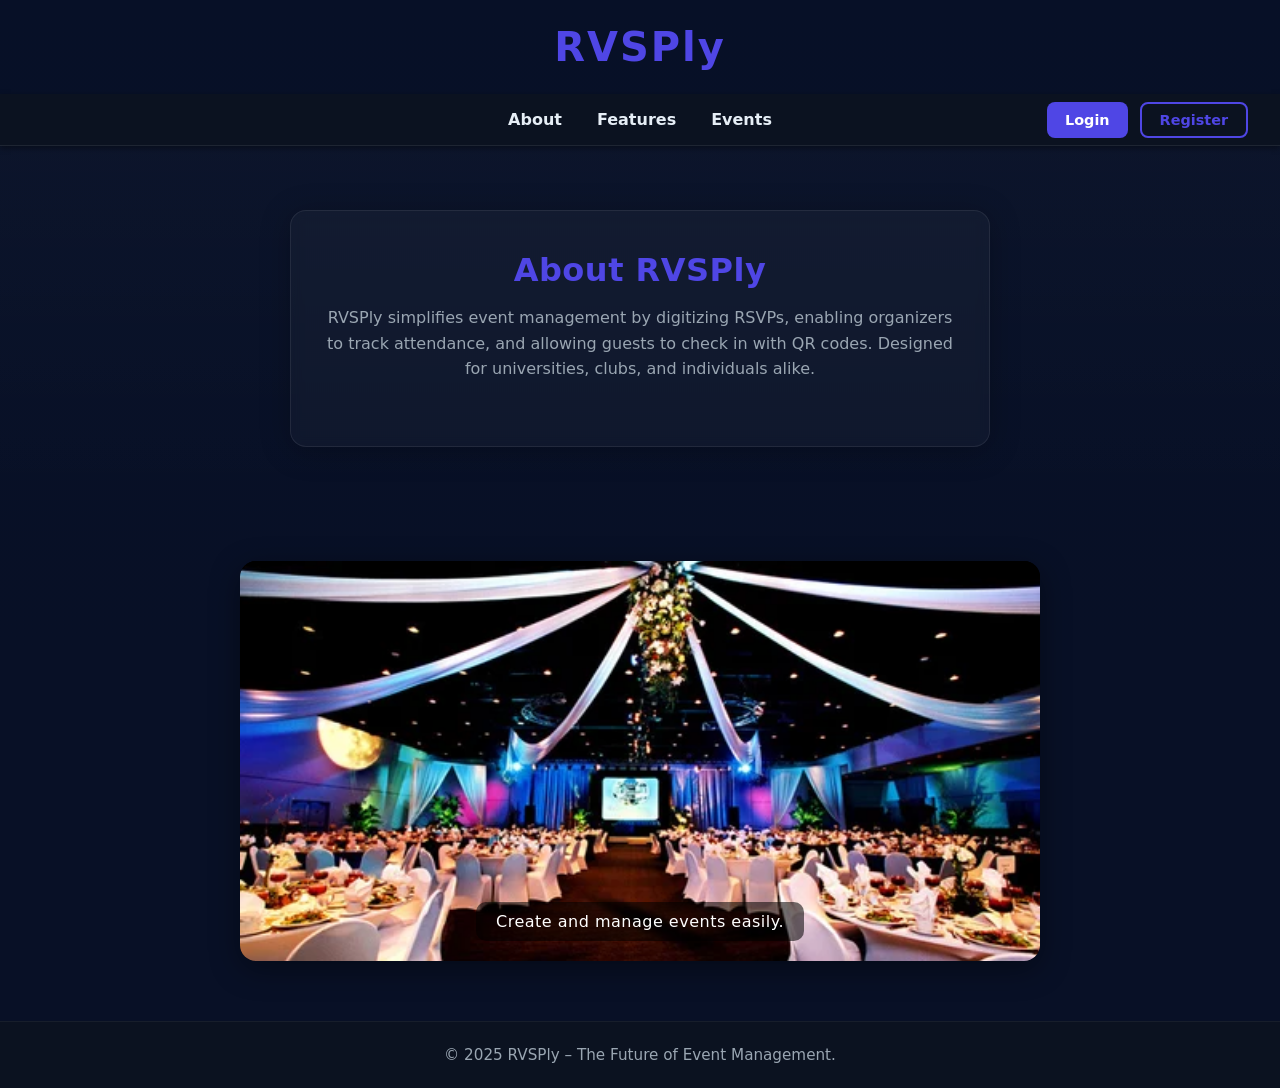
==== frontend/html/dashboard.html @ 05a16db5 "Completed Project" ====
<!DOCTYPE html>
<html lang="en">
<head>
  <meta charset="UTF-8" />
  <meta name="viewport" content="width=device-width, initial-scale=1.0" />
  <title>RVSPly Dashboard</title>
  <link rel="stylesheet" href="../style/dashboard.css" />
</head>
<body>

  <!-- HEADER -->
  <header class="dashboard-header">
    <h1 class="dashboard-logo" id="dashLogo">RVSPly</h1>
    <div class="dashboard-user">
      <span id="welcomeUser">Welcome, Amaan</span>
      <button id="logoutBtn" class="btn ghost small">Logout</button>
    </div>
  </header>

  <!-- MAIN CONTENT -->
  <main class="container">
    <div class="top-bar">
      <h2>Your Events</h2>
      <div class="top-actions">
        <button id="guestListBtn" class="btn ghost small">Guest List</button>
        <button id="addEventBtn" class="btn small">+ Add Event</button>
      </div>
    </div>

    <div id="eventList" class="event-list">
      <p class="placeholder">Loading events...</p>
    </div>
  </main>

  <!-- MODAL -->
  <div id="eventModal" class="modal-overlay">
    <div class="modal-box">
      <h2 id="modalTitle">Event Details</h2>
      <div id="modalContent"></div>
      <div class="modal-actions">
        <button id="backBtn" class="btn ghost small" style="display:none;">Back</button>
        <button id="closeModal" class="btn ghost small">Close</button>
      </div>
    </div>
  </div>

  <footer>
    <p>© 2025 RVSPly — Event Management Made Simple.</p>
  </footer>

  <script src="../script/dashboard.js"></script>
</body>
</html>
---- frontend/style/dashboard.css ----
/* ========================================
   GLOBAL THEME
======================================== */
:root {
  --bg: #0f1724;
  --card: #0b1220;
  --muted: #9aa6b2;
  --accent: #4f46e5;
}

body {
  background: linear-gradient(180deg, #071027 0%, #081026 60%);
  color: #e6eef6;
  font-family: "Inter", sans-serif;
  margin: 0;
}

/* ========================================
   DASHBOARD HEADER
======================================== */
.dashboard-header {
  text-align: center;
  background: var(--card);
  padding: 1.5rem 2rem 0.8rem;
  border-bottom: 1px solid rgba(255, 255, 255, 0.08);
  box-shadow: 0 2px 6px rgba(0, 0, 0, 0.4);
}

.dashboard-logo {
  font-size: 2.6rem;
  font-weight: 800;
  color: var(--accent);
  letter-spacing: 2px;
  cursor: pointer;
  margin: 0;
  transition: color 0.3s ease;
}

.dashboard-logo:hover {
  color: #706eff;
}

.dashboard-user {
  width: 100%;
  display: flex;
  justify-content: flex-end;
  align-items: center;
  gap: 12px;
  padding-right: 2rem;
  margin-top: 0.5rem;
  color: #e6eef6;
  font-weight: 600;
}

.dashboard-user span {
  color: var(--muted);
  font-size: 1rem;
}

.dashboard-user .btn {
  padding: 6px 14px;
  font-size: 0.85rem;
  border-radius: 8px;
  border: 1px solid var(--accent);
  background: transparent;
  color: var(--accent);
  transition: all 0.3s ease;
}

.dashboard-user .btn:hover {
  background: var(--accent);
  color: #fff;
  transform: translateY(-2px);
  box-shadow: 0 6px 18px rgba(79, 70, 229, 0.4);
}

/* ========================================
   MAIN CONTENT
======================================== */
.container {
  padding: 2rem;
}

.top-bar {
  display: flex;
  justify-content: space-between;
  align-items: center;
  margin-bottom: 1.5rem;
}

.top-bar h2 {
  font-size: 1.6rem;
  color: var(--accent);
}

.top-actions {
  display: flex;
  gap: 10px;
}

/* ========================================
   EVENT LIST (GRID)
======================================== */
#eventList {
  display: grid;
  grid-template-columns: repeat(auto-fill, minmax(270px, 1fr));
  gap: 22px;
  width: 100%;
}

.section-title {
  grid-column: 1 / -1;
  font-size: 1.5rem;
  font-weight: 700;
  color: var(--accent);
  margin-top: 20px;
  margin-bottom: 5px;
}

.section-line {
  grid-column: 1 / -1;
  border: none;
  border-bottom: 1px solid rgba(255, 255, 255, 0.15);
  margin-bottom: 15px;
}

/* ========================================
   EVENT CARDS
======================================== */
.event-card {
  background: var(--card);
  border: 1px solid rgba(255, 255, 255, 0.05);
  border-radius: 12px;
  padding: 1rem;
  height: 100%;
  box-shadow: 0 4px 15px rgba(0, 0, 0, 0.25);
  transition: transform 0.2s ease;
}

.event-card:hover {
  transform: translateY(-4px);
}

.event-card img {
  width: 100%;
  height: 150px;
  object-fit: cover;
  border-radius: 8px;
}

.event-card h3 {
  margin-top: 0.8rem;
  color: var(--accent);
}

.meta {
  color: var(--muted);
  font-size: 0.9rem;
  margin-bottom: 0.6rem;
}

.actions {
  margin-top: 1rem;
}

.actions .row {
  display: flex;
  justify-content: space-between;
  gap: 8px;
}

.actions .row.center {
  justify-content: center;
  margin-top: 8px;
}

/* ========================================
   BUTTONS
======================================== */
.btn {
  background: var(--accent);
  border: none;
  color: white;
  padding: 8px 14px;
  border-radius: 8px;
  cursor: pointer;
  font-weight: 600;
  transition: all 0.3s ease;
}

.btn:hover {
  background: #6b63ff;
  transform: translateY(-2px);
  box-shadow: 0 6px 18px rgba(79, 70, 229, 0.4);
}

.btn.ghost {
  background: transparent;
  border: 1px solid var(--accent);
  color: var(--accent);
}

.btn.ghost:hover {
  background: var(--accent);
  color: white;
}

/* ========================================
   PILL BUTTONS (Visibility)
======================================== */
.pill-group {
  display: flex;
  gap: 10px;
  margin-top: 8px;
  margin-bottom: 14px;
}

.pill-btn {
  flex: 1;
  padding: 8px 0;
  border-radius: 8px;
  border: 1px solid var(--accent);
  background: transparent;
  color: var(--accent);
  text-align: center;
  font-weight: 600;
  cursor: pointer;
  transition: all 0.25s ease;
}

.pill-btn:hover {
  background: var(--accent);
  color: white;
}

.pill-btn.active {
  background: var(--accent);
  color: white;
  box-shadow: 0 0 12px rgba(79, 70, 229, 0.5);
}

/* Disabled pill */
.pill-btn:disabled {
  opacity: 0.45;
  cursor: not-allowed;
}

/* ========================================
   MODALS
======================================== */
.modal-overlay {
  position: fixed;
  inset: 0;
  display: none;
  justify-content: center;
  align-items: center;
  background: rgba(0, 0, 0, 0.7);
  z-index: 1000;
  backdrop-filter: blur(6px);
}

.modal-box {
  background: var(--card);
  padding: 2rem;
  border-radius: 12px;
  width: 90%;
  max-width: 520px;
  box-shadow: 0 4px 25px rgba(0, 0, 0, 0.4);
}

.modal-box input,
.modal-box textarea,
.modal-box select {
  width: 100%;
  margin: 0.5rem 0;
  padding: 10px;
  border-radius: 8px;
  background: rgba(255, 255, 255, 0.03);
  color: white;
}

/* ========================================
   PLACEHOLDER
======================================== */
.placeholder {
  color: var(--muted);
  text-align: center;
  font-size: 1rem;
  margin-top: 3rem;
}

/* ========================================
   QR CODE
======================================== */
.qr-image {
  display: block;
  width: 220px;
  height: 220px;
  margin: 1rem auto;
  border-radius: 8px;
  background: white;
  padding: 8px;
  box-shadow: 0 0 20px rgba(79, 70, 229, 0.4);
}

/* ========================================
   GUEST LIST
======================================== */
.event-item {
  display: flex;
  gap: 12px;
  background: rgba(255, 255, 255, 0.03);
  padding: 10px;
  border-radius: 10px;
  border: 1px solid rgba(255, 255, 255, 0.05);
  margin-bottom: 10px;
  cursor: pointer;
}

.event-item img {
  width: 70px;
  height: 70px;
  border-radius: 6px;
  object-fit: cover;
}

.event-info p {
  margin: 0;
  margin-top: 5px;
  color: var(--muted);
}

/* ========================================
   RSVP BUTTONS
======================================== */
.rsvp-buttons {
  display: flex;
  justify-content: space-between;
  gap: 8px;
}

.rsvp-btn {
  flex: 1;
  padding: 8px 0;
  border-radius: 8px;
  border: 1px solid var(--accent);
  background: transparent;
  color: var(--accent);
  font-weight: 600;
}

.rsvp-btn.active,
.rsvp-btn:hover {
  background: var(--accent);
  color: white;
}

/* ========================================
   FOOTER
======================================== */
footer {
  width: 100%;
  text-align: center;
  padding: 15px 0;
  background: var(--card);
  color: var(--muted);
  border-top: 1px solid rgba(255,255,255,0.08);
  margin-top: 40px;
  font-size: 0.9rem;
}
/* ========================================================
   THEME TOGGLE (NEUMORPHIC STYLE)
======================================================== */
.theme-toggle-wrapper {
  display: flex;
  align-items: center;
  gap: 12px;
}

.theme-toggle {
  width: 55px;
  height: 28px;
  background: #0d1528;
  border-radius: 40px;
  position: relative;
  cursor: pointer;
  box-shadow: inset 4px 4px 6px rgba(0,0,0,0.6),
              inset -4px -4px 6px rgba(255,255,255,0.05);
  transition: background 0.3s ease;
}

.theme-toggle .toggle-circle {
  width: 24px;
  height: 24px;
  border-radius: 50%;
  background: #182034;
  position: absolute;
  top: 2px;
  left: 2px;
  display: flex;
  align-items: center;
  justify-content: center;
  transition: all 0.35s cubic-bezier(0.25, 0.1, 0.25, 1);
  box-shadow: 4px 4px 8px rgba(0,0,0,0.5),
              -3px -3px 8px rgba(255,255,255,0.05);
}

.theme-toggle svg {
  width: 14px;
  height: 14px;
  fill: var(--accent);
}

/* Move circle to the right (light mode) */
.light-mode .theme-toggle .toggle-circle {
  left: 29px;
}

/* Light mode background */
.light-mode body {
  background: #e9eef7;
  color: #111;
}

.light-mode .theme-toggle {
  background: #dde4f3;
}

/* Override event card + text */
.light-mode .event-card {
  background: #fff;
  color: #000;
}

.light-mode .meta {
  color: #555;
}

.light-mode .btn {
  box-shadow: none;
}

.light-mode footer {
  background: #fff;
  color: #333;
}
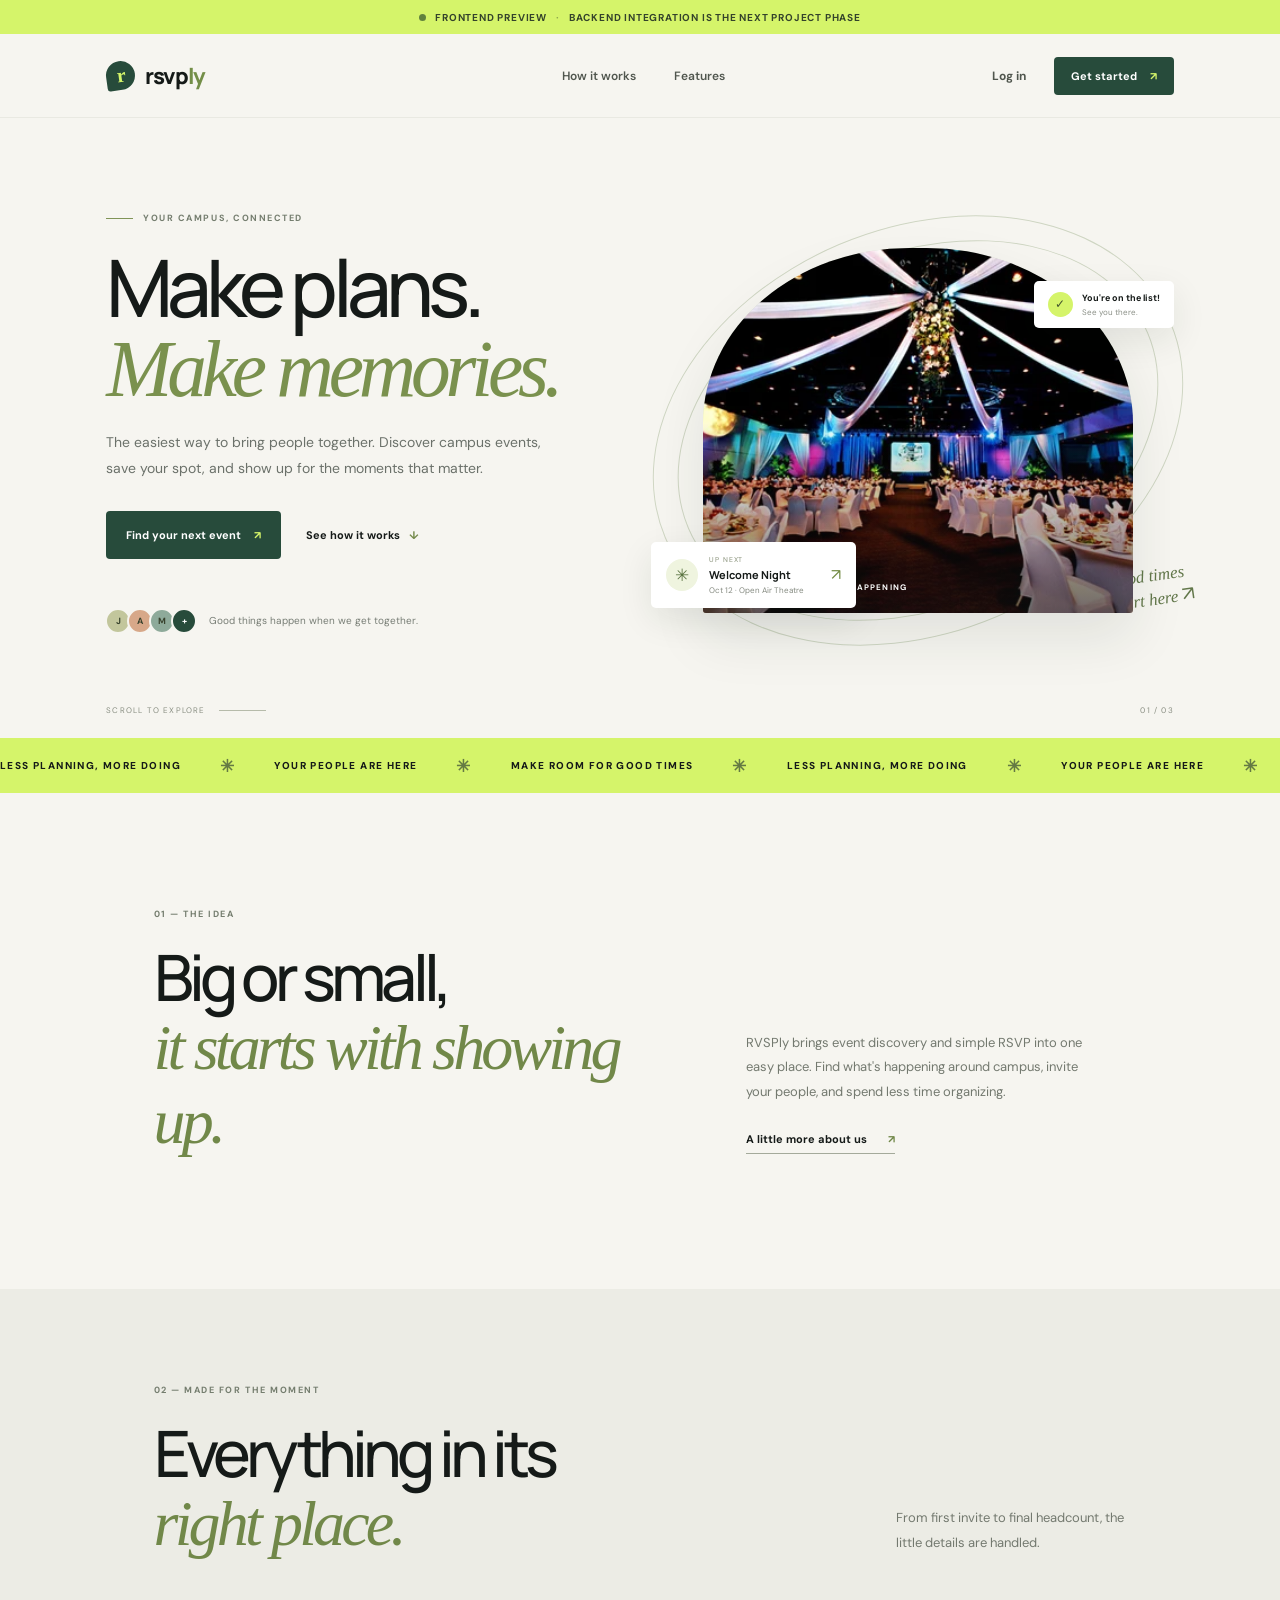
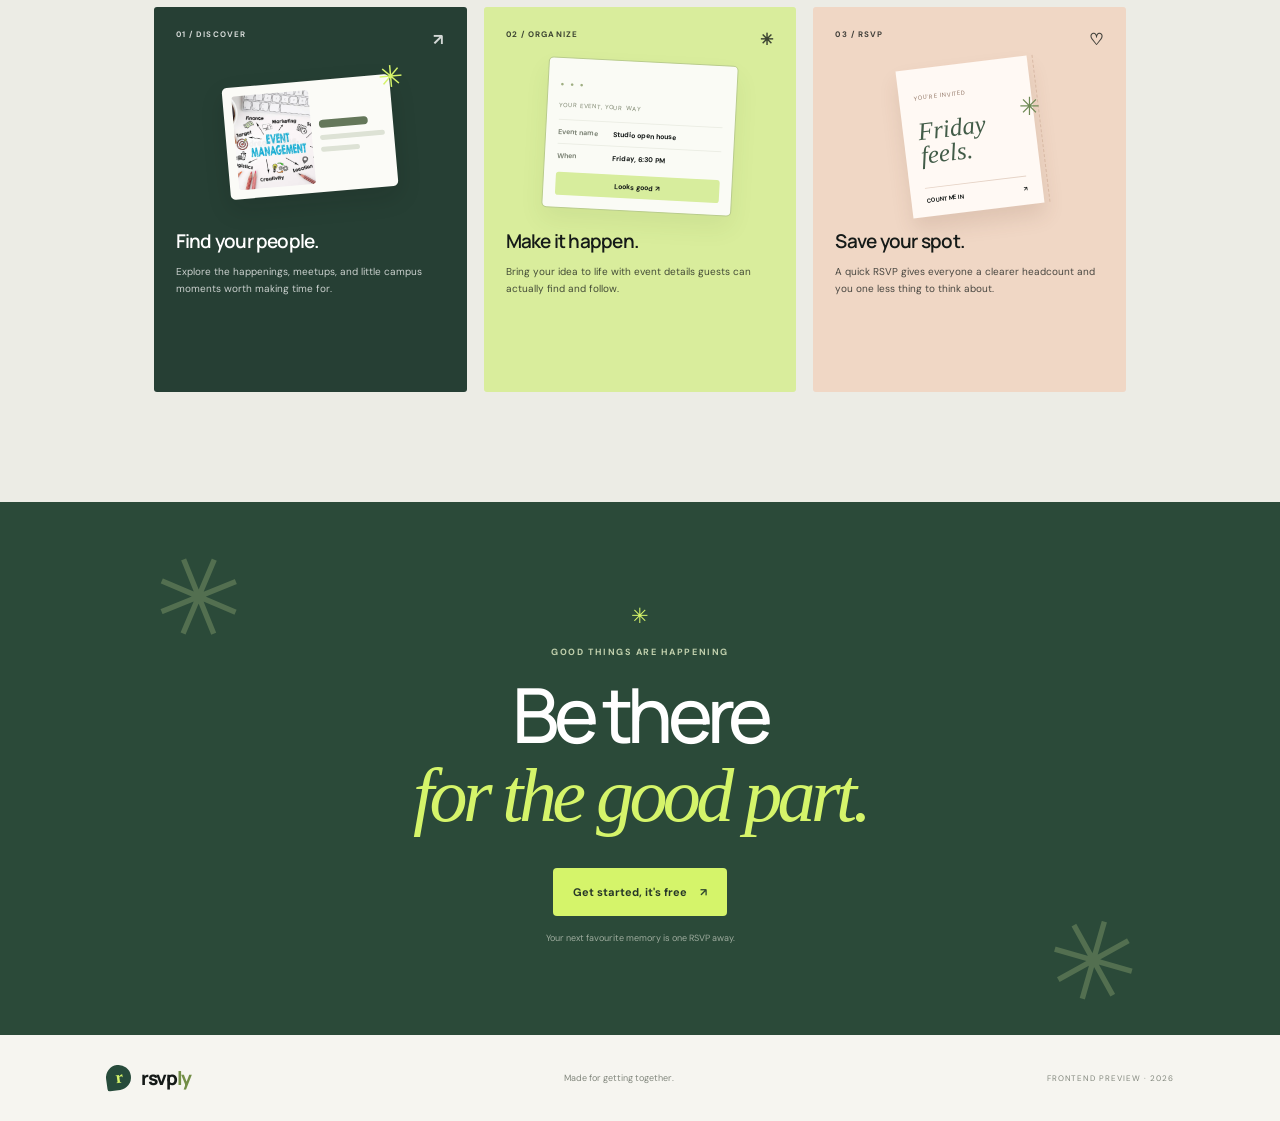
==== commit d3858b85: "Complete standalone frontend preview" ====
--- a/frontend/html/dashboard.html
+++ b/frontend/html/dashboard.html
@@ -1,53 +1,11 @@
 <!DOCTYPE html>
 <html lang="en">
-<head>
-  <meta charset="UTF-8" />
-  <meta name="viewport" content="width=device-width, initial-scale=1.0" />
-  <title>RVSPly Dashboard</title>
-  <link rel="stylesheet" href="../style/dashboard.css" />
-</head>
-<body>
-
-  <!-- HEADER -->
-  <header class="dashboard-header">
-    <h1 class="dashboard-logo" id="dashLogo">RVSPly</h1>
-    <div class="dashboard-user">
-      <span id="welcomeUser">Welcome, Amaan</span>
-      <button id="logoutBtn" class="btn ghost small">Logout</button>
-    </div>
-  </header>
-
-  <!-- MAIN CONTENT -->
-  <main class="container">
-    <div class="top-bar">
-      <h2>Your Events</h2>
-      <div class="top-actions">
-        <button id="guestListBtn" class="btn ghost small">Guest List</button>
-        <button id="addEventBtn" class="btn small">+ Add Event</button>
-      </div>
-    </div>
-
-    <div id="eventList" class="event-list">
-      <p class="placeholder">Loading events...</p>
-    </div>
-  </main>
-
-  <!-- MODAL -->
-  <div id="eventModal" class="modal-overlay">
-    <div class="modal-box">
-      <h2 id="modalTitle">Event Details</h2>
-      <div id="modalContent"></div>
-      <div class="modal-actions">
-        <button id="backBtn" class="btn ghost small" style="display:none;">Back</button>
-        <button id="closeModal" class="btn ghost small">Close</button>
-      </div>
-    </div>
-  </div>
-
-  <footer>
-    <p>© 2025 RVSPly — Event Management Made Simple.</p>
-  </footer>
-
-  <script src="../script/dashboard.js"></script>
-</body>
-</html>
+<head><meta charset="UTF-8"><meta name="viewport" content="width=device-width, initial-scale=1.0"><meta name="theme-color" content="#10141d"><title>Events — RVSPly</title><link rel="preconnect" href="https://fonts.googleapis.com"><link rel="preconnect" href="https://fonts.gstatic.com" crossorigin><link href="https://fonts.googleapis.com/css2?family=DM+Sans:wght@400;500;600;700&family=Manrope:wght@400;500;600;700;800&display=swap" rel="stylesheet"><link rel="stylesheet" href="../style/dashboard.css"></head>
+<body class="dashboard-page">
+  <div class="demo-banner"><span class="status-dot"></span> Frontend preview <span class="banner-divider">·</span> Demo data is saved in this browser</div>
+  <header class="dashboard-header"><a class="brand" href="index.html"><span class="brand-mark">r</span><span>rsvp<span class="brand-accent">ly</span></span></a><div class="dashboard-user"><span class="user-avatar" id="userAvatar">R</span><span id="welcomeUser">Welcome</span><button id="logoutBtn" class="btn btn-text">Log out</button></div></header>
+  <main class="container"><section class="dashboard-intro"><div><div class="section-kicker">YOUR CAMPUS, YOUR PLANS</div><h1>Find your <em>thing.</em></h1><p>Good events. Good people. A place to be.</p></div><button id="addEventBtn" class="btn btn-primary btn-large">Create an event <span>＋</span></button></section><div class="event-toolbar"><div><h2>Coming up</h2><span class="event-count" id="eventCount">A few good plans</span></div><button id="guestListBtn" class="btn btn-quiet">See all RSVPs <span>↗</span></button></div><div id="eventList" class="event-list"><p class="placeholder">Getting the good stuff...</p></div></main>
+  <footer class="dashboard-footer"><span>RVSPly</span><span>Make time for what brings us together.</span><a href="index.html">Back to home ↗</a></footer>
+  <div id="eventModal" class="modal-overlay"><section class="modal-box event-modal" role="dialog" aria-modal="true"><button class="modal-close" id="closeModal" aria-label="Close">×</button><div class="modal-kicker">RVSPly EVENTS</div><h2 id="modalTitle">Event details</h2><div id="modalContent"></div></section></div>
+  <script src="../script/config.js"></script><script src="../script/dashboard.js"></script>
+</body></html>
--- a/frontend/style/dashboard.css
+++ b/frontend/style/dashboard.css
@@ -1,446 +1,4 @@
-/* ========================================
-   GLOBAL THEME
-======================================== */
-:root {
-  --bg: #0f1724;
-  --card: #0b1220;
-  --muted: #9aa6b2;
-  --accent: #4f46e5;
-}
-
-body {
-  background: linear-gradient(180deg, #071027 0%, #081026 60%);
-  color: #e6eef6;
-  font-family: "Inter", sans-serif;
-  margin: 0;
-}
-
-/* ========================================
-   DASHBOARD HEADER
-======================================== */
-.dashboard-header {
-  text-align: center;
-  background: var(--card);
-  padding: 1.5rem 2rem 0.8rem;
-  border-bottom: 1px solid rgba(255, 255, 255, 0.08);
-  box-shadow: 0 2px 6px rgba(0, 0, 0, 0.4);
-}
-
-.dashboard-logo {
-  font-size: 2.6rem;
-  font-weight: 800;
-  color: var(--accent);
-  letter-spacing: 2px;
-  cursor: pointer;
-  margin: 0;
-  transition: color 0.3s ease;
-}
-
-.dashboard-logo:hover {
-  color: #706eff;
-}
-
-.dashboard-user {
-  width: 100%;
-  display: flex;
-  justify-content: flex-end;
-  align-items: center;
-  gap: 12px;
-  padding-right: 2rem;
-  margin-top: 0.5rem;
-  color: #e6eef6;
-  font-weight: 600;
-}
-
-.dashboard-user span {
-  color: var(--muted);
-  font-size: 1rem;
-}
-
-.dashboard-user .btn {
-  padding: 6px 14px;
-  font-size: 0.85rem;
-  border-radius: 8px;
-  border: 1px solid var(--accent);
-  background: transparent;
-  color: var(--accent);
-  transition: all 0.3s ease;
-}
-
-.dashboard-user .btn:hover {
-  background: var(--accent);
-  color: #fff;
-  transform: translateY(-2px);
-  box-shadow: 0 6px 18px rgba(79, 70, 229, 0.4);
-}
-
-/* ========================================
-   MAIN CONTENT
-======================================== */
-.container {
-  padding: 2rem;
-}
-
-.top-bar {
-  display: flex;
-  justify-content: space-between;
-  align-items: center;
-  margin-bottom: 1.5rem;
-}
-
-.top-bar h2 {
-  font-size: 1.6rem;
-  color: var(--accent);
-}
-
-.top-actions {
-  display: flex;
-  gap: 10px;
-}
-
-/* ========================================
-   EVENT LIST (GRID)
-======================================== */
-#eventList {
-  display: grid;
-  grid-template-columns: repeat(auto-fill, minmax(270px, 1fr));
-  gap: 22px;
-  width: 100%;
-}
-
-.section-title {
-  grid-column: 1 / -1;
-  font-size: 1.5rem;
-  font-weight: 700;
-  color: var(--accent);
-  margin-top: 20px;
-  margin-bottom: 5px;
-}
-
-.section-line {
-  grid-column: 1 / -1;
-  border: none;
-  border-bottom: 1px solid rgba(255, 255, 255, 0.15);
-  margin-bottom: 15px;
-}
-
-/* ========================================
-   EVENT CARDS
-======================================== */
-.event-card {
-  background: var(--card);
-  border: 1px solid rgba(255, 255, 255, 0.05);
-  border-radius: 12px;
-  padding: 1rem;
-  height: 100%;
-  box-shadow: 0 4px 15px rgba(0, 0, 0, 0.25);
-  transition: transform 0.2s ease;
-}
-
-.event-card:hover {
-  transform: translateY(-4px);
-}
-
-.event-card img {
-  width: 100%;
-  height: 150px;
-  object-fit: cover;
-  border-radius: 8px;
-}
-
-.event-card h3 {
-  margin-top: 0.8rem;
-  color: var(--accent);
-}
-
-.meta {
-  color: var(--muted);
-  font-size: 0.9rem;
-  margin-bottom: 0.6rem;
-}
-
-.actions {
-  margin-top: 1rem;
-}
-
-.actions .row {
-  display: flex;
-  justify-content: space-between;
-  gap: 8px;
-}
-
-.actions .row.center {
-  justify-content: center;
-  margin-top: 8px;
-}
-
-/* ========================================
-   BUTTONS
-======================================== */
-.btn {
-  background: var(--accent);
-  border: none;
-  color: white;
-  padding: 8px 14px;
-  border-radius: 8px;
-  cursor: pointer;
-  font-weight: 600;
-  transition: all 0.3s ease;
-}
-
-.btn:hover {
-  background: #6b63ff;
-  transform: translateY(-2px);
-  box-shadow: 0 6px 18px rgba(79, 70, 229, 0.4);
-}
-
-.btn.ghost {
-  background: transparent;
-  border: 1px solid var(--accent);
-  color: var(--accent);
-}
-
-.btn.ghost:hover {
-  background: var(--accent);
-  color: white;
-}
-
-/* ========================================
-   PILL BUTTONS (Visibility)
-======================================== */
-.pill-group {
-  display: flex;
-  gap: 10px;
-  margin-top: 8px;
-  margin-bottom: 14px;
-}
-
-.pill-btn {
-  flex: 1;
-  padding: 8px 0;
-  border-radius: 8px;
-  border: 1px solid var(--accent);
-  background: transparent;
-  color: var(--accent);
-  text-align: center;
-  font-weight: 600;
-  cursor: pointer;
-  transition: all 0.25s ease;
-}
-
-.pill-btn:hover {
-  background: var(--accent);
-  color: white;
-}
-
-.pill-btn.active {
-  background: var(--accent);
-  color: white;
-  box-shadow: 0 0 12px rgba(79, 70, 229, 0.5);
-}
-
-/* Disabled pill */
-.pill-btn:disabled {
-  opacity: 0.45;
-  cursor: not-allowed;
-}
-
-/* ========================================
-   MODALS
-======================================== */
-.modal-overlay {
-  position: fixed;
-  inset: 0;
-  display: none;
-  justify-content: center;
-  align-items: center;
-  background: rgba(0, 0, 0, 0.7);
-  z-index: 1000;
-  backdrop-filter: blur(6px);
-}
-
-.modal-box {
-  background: var(--card);
-  padding: 2rem;
-  border-radius: 12px;
-  width: 90%;
-  max-width: 520px;
-  box-shadow: 0 4px 25px rgba(0, 0, 0, 0.4);
-}
-
-.modal-box input,
-.modal-box textarea,
-.modal-box select {
-  width: 100%;
-  margin: 0.5rem 0;
-  padding: 10px;
-  border-radius: 8px;
-  background: rgba(255, 255, 255, 0.03);
-  color: white;
-}
-
-/* ========================================
-   PLACEHOLDER
-======================================== */
-.placeholder {
-  color: var(--muted);
-  text-align: center;
-  font-size: 1rem;
-  margin-top: 3rem;
-}
-
-/* ========================================
-   QR CODE
-======================================== */
-.qr-image {
-  display: block;
-  width: 220px;
-  height: 220px;
-  margin: 1rem auto;
-  border-radius: 8px;
-  background: white;
-  padding: 8px;
-  box-shadow: 0 0 20px rgba(79, 70, 229, 0.4);
-}
-
-/* ========================================
-   GUEST LIST
-======================================== */
-.event-item {
-  display: flex;
-  gap: 12px;
-  background: rgba(255, 255, 255, 0.03);
-  padding: 10px;
-  border-radius: 10px;
-  border: 1px solid rgba(255, 255, 255, 0.05);
-  margin-bottom: 10px;
-  cursor: pointer;
-}
-
-.event-item img {
-  width: 70px;
-  height: 70px;
-  border-radius: 6px;
-  object-fit: cover;
-}
-
-.event-info p {
-  margin: 0;
-  margin-top: 5px;
-  color: var(--muted);
-}
-
-/* ========================================
-   RSVP BUTTONS
-======================================== */
-.rsvp-buttons {
-  display: flex;
-  justify-content: space-between;
-  gap: 8px;
-}
-
-.rsvp-btn {
-  flex: 1;
-  padding: 8px 0;
-  border-radius: 8px;
-  border: 1px solid var(--accent);
-  background: transparent;
-  color: var(--accent);
-  font-weight: 600;
-}
-
-.rsvp-btn.active,
-.rsvp-btn:hover {
-  background: var(--accent);
-  color: white;
-}
-
-/* ========================================
-   FOOTER
-======================================== */
-footer {
-  width: 100%;
-  text-align: center;
-  padding: 15px 0;
-  background: var(--card);
-  color: var(--muted);
-  border-top: 1px solid rgba(255,255,255,0.08);
-  margin-top: 40px;
-  font-size: 0.9rem;
-}
-/* ========================================================
-   THEME TOGGLE (NEUMORPHIC STYLE)
-======================================================== */
-.theme-toggle-wrapper {
-  display: flex;
-  align-items: center;
-  gap: 12px;
-}
-
-.theme-toggle {
-  width: 55px;
-  height: 28px;
-  background: #0d1528;
-  border-radius: 40px;
-  position: relative;
-  cursor: pointer;
-  box-shadow: inset 4px 4px 6px rgba(0,0,0,0.6),
-              inset -4px -4px 6px rgba(255,255,255,0.05);
-  transition: background 0.3s ease;
-}
-
-.theme-toggle .toggle-circle {
-  width: 24px;
-  height: 24px;
-  border-radius: 50%;
-  background: #182034;
-  position: absolute;
-  top: 2px;
-  left: 2px;
-  display: flex;
-  align-items: center;
-  justify-content: center;
-  transition: all 0.35s cubic-bezier(0.25, 0.1, 0.25, 1);
-  box-shadow: 4px 4px 8px rgba(0,0,0,0.5),
-              -3px -3px 8px rgba(255,255,255,0.05);
-}
-
-.theme-toggle svg {
-  width: 14px;
-  height: 14px;
-  fill: var(--accent);
-}
-
-/* Move circle to the right (light mode) */
-.light-mode .theme-toggle .toggle-circle {
-  left: 29px;
-}
-
-/* Light mode background */
-.light-mode body {
-  background: #e9eef7;
-  color: #111;
-}
-
-.light-mode .theme-toggle {
-  background: #dde4f3;
-}
-
-/* Override event card + text */
-.light-mode .event-card {
-  background: #fff;
-  color: #000;
-}
-
-.light-mode .meta {
-  color: #555;
-}
-
-.light-mode .btn {
-  box-shadow: none;
-}
-
-.light-mode footer {
-  background: #fff;
-  color: #333;
-}
+:root{--ink:#151a18;--paper:#f6f5f0;--muted:#747b72;--line:#dedfd6;--lime:#d5f46a;--green:#274b3b;--serif:Georgia,'Times New Roman',serif;--sans:'DM Sans',sans-serif;--display:'Manrope',sans-serif}*{box-sizing:border-box}body{margin:0;background:var(--paper);color:var(--ink);font-family:var(--sans);-webkit-font-smoothing:antialiased}button,input,textarea{font:inherit}button,a{cursor:pointer}a{color:inherit;text-decoration:none}.demo-banner{height:34px;display:flex;align-items:center;justify-content:center;gap:9px;background:var(--lime);font-size:10px;font-weight:700;letter-spacing:.08em;text-transform:uppercase;color:#34432b}.status-dot{width:7px;height:7px;border-radius:50%;background:#60823d;display:inline-block}.banner-divider{opacity:.45}.dashboard-header{height:77px;padding:0 8%;display:flex;align-items:center;justify-content:space-between;border-bottom:1px solid #e7e8df;background:#faf9f5}.brand{display:inline-flex;align-items:center;gap:10px;font:800 22px var(--display);letter-spacing:-1.4px}.brand-mark{width:29px;height:29px;display:grid;place-items:center;border-radius:50% 50% 50% 10%;background:var(--green);color:var(--lime);font:700 20px var(--serif);transform:rotate(-8deg)}.brand-accent{color:#738e47}.dashboard-user{display:flex;align-items:center;gap:13px}.dashboard-user #welcomeUser{font-size:11px;font-weight:600}.user-avatar{width:29px;height:29px;border-radius:50%;display:grid;place-items:center;background:#e3ebd2;color:#526d40;font:700 11px var(--display)}.btn{border:0;border-radius:4px;font-weight:700;transition:transform .2s,background .2s}.btn:hover{transform:translateY(-2px)}.btn-text{padding:10px;background:none;color:#70766c;font-size:10px}.btn-primary{background:var(--green);color:white}.btn-primary:hover{background:#355e4b;box-shadow:0 8px 20px #274b3b25}.btn-large{padding:16px 19px;font-size:11px}.btn-large span{margin-left:10px;color:var(--lime)}.container{max-width:1140px;margin:0 auto;padding:72px 48px 100px}.dashboard-intro{display:flex;justify-content:space-between;align-items:end;padding-bottom:48px;border-bottom:1px solid var(--line)}.section-kicker,.modal-kicker{font-size:9px;font-weight:700;letter-spacing:.17em;color:#78816f}.dashboard-intro h1{font:600 clamp(45px,6vw,69px)/1 var(--display);letter-spacing:-.075em;margin:18px 0 13px}.dashboard-intro h1 em{font:italic 500 1em var(--serif);color:#718849;letter-spacing:-.06em}.dashboard-intro p{margin:0;color:#777d73;font-size:12px}.event-toolbar{display:flex;align-items:center;justify-content:space-between;padding:36px 0 23px}.event-toolbar h2{margin:0 0 5px;font:600 21px var(--display);letter-spacing:-.04em}.event-count{font-size:10px;color:#8a8e84}.btn-quiet{padding:11px 13px;background:transparent;border:1px solid #d6d9ce;color:#525b4d;font-size:10px}.btn-quiet:hover{background:#eef1e7}.btn-quiet span{margin-left:10px;color:#718849}.event-list{display:grid;grid-template-columns:repeat(3,minmax(0,1fr));gap:17px}.event-card{overflow:hidden;background:#fff;border:1px solid #e9e9e1;border-radius:4px;transition:transform .25s,box-shadow .25s}.event-card:hover{transform:translateY(-4px);box-shadow:0 15px 32px #14221812}.event-card>img{display:block;width:100%;height:166px;object-fit:cover}.event-card-content{padding:17px}.event-tag{display:inline-block;padding:5px 7px;background:#eff4e4;color:#657c49;font-size:7px;font-weight:700;letter-spacing:.1em;text-transform:uppercase}.event-card h3{margin:12px 0 7px;font:700 16px var(--display);letter-spacing:-.04em}.event-card p{font-size:10px;line-height:1.6;color:#747a70}.event-card .meta{margin:0;color:#8b9086;font-size:9px}.event-card-content>p:not(.meta){min-height:32px;margin:11px 0}.actions{margin-top:15px;padding-top:13px;border-top:1px solid #eff0e9}.row{display:flex;gap:6px}.row .btn{flex:1}.btn.small{padding:9px 6px;font-size:9px}.btn.ghost{background:#fff;border:1px solid #dfe2d8;color:#56614d}.btn.ghost:hover{background:#f1f3eb}.owner-row{margin-top:7px}.owner-row .btn{padding:7px;font-size:8px}.placeholder{grid-column:1/-1;padding:75px 10px;text-align:center;color:#858b80;font-size:12px}.dashboard-footer{min-height:72px;padding:16px 8%;border-top:1px solid #e3e4dc;display:flex;align-items:center;justify-content:space-between;color:#858a80;font-size:9px}.dashboard-footer>span:first-child{font:800 15px var(--display);color:#4a6246;letter-spacing:-.05em}.dashboard-footer a{font-weight:600;color:#586c48}.modal-overlay{position:fixed;inset:0;z-index:20;display:none;align-items:center;justify-content:center;padding:20px;background:#121713a6;backdrop-filter:blur(5px)}.modal-box{position:relative;width:min(100%,510px);max-height:90vh;overflow:auto;background:var(--paper);padding:37px;border-radius:5px;box-shadow:0 25px 80px #0003;animation:modal-in .22s ease-out}@keyframes modal-in{from{opacity:0;transform:translateY(10px)}to{opacity:1;transform:translateY(0)}}.modal-close{position:absolute;right:16px;top:11px;border:0;background:none;font-size:27px;color:#74796f}.modal-kicker{margin-bottom:11px}.modal-box h2{font:600 27px var(--display);letter-spacing:-.06em;margin:0 0 17px}.modal-box>p,.modal-box #modalContent>p{font-size:11px;line-height:1.7;color:#72786f}.modal-box label{display:block;margin:13px 0 6px;font-size:9px;font-weight:700}.modal-box input,.modal-box textarea{width:100%;padding:11px;border:1px solid #dfe0d7;background:#fff;border-radius:3px;font-size:10px;outline:none}.modal-box textarea{min-height:75px;resize:vertical}.modal-box input:focus,.modal-box textarea:focus{border-color:#718849;box-shadow:0 0 0 3px #71884915}.form-grid{display:grid;grid-template-columns:1fr 1fr;gap:12px}.modal-submit{width:100%;padding:13px;margin-top:18px;text-align:left;font-size:10px}.stats-box{display:flex;gap:10px;margin-top:20px}.stats-box span{flex:1;padding:13px;background:#e9eddf;border-radius:3px;color:#66705d;font-size:9px}.stats-box strong{display:block;font:700 20px var(--display);color:#385341}.detail-meta{font-weight:600}.rsvp-buttons{display:flex;gap:8px;margin:14px 0}.rsvp-btn{flex:1;padding:11px 7px;border:1px solid #dfe0d7;background:white;border-radius:3px;color:#636b5e;font-size:9px;font-weight:600}.rsvp-btn.active{background:#e8f0d8;border-color:#aec485;color:#3f5c39}.demo-note{padding:13px;background:#eef1e6;border-radius:3px;color:#68745c!important}.guest-list{display:grid;gap:8px}.guest-item{display:flex;align-items:center;justify-content:space-between;padding:12px;background:#fff;border:1px solid #e9e9e1;border-radius:3px;font-size:10px}.guest-item p{margin:4px 0 0;color:#8a9085;font-size:9px}.guest-item>span{color:#627a49;font-size:9px;font-weight:700}.qr-image{display:block;width:180px;margin:14px auto;background:white;padding:8px;border-radius:4px}.light-mode{--paper:#fff;--ink:#111}.light-mode .event-card{background:#fbfcf8}
+@media(max-width:900px){.container{padding:60px 5% 80px}.event-list{grid-template-columns:repeat(2,minmax(0,1fr))}.dashboard-header{padding:0 5%}.dashboard-footer{padding:16px 5%}}
+@media(max-width:560px){.demo-banner{font-size:8px;letter-spacing:.04em}.dashboard-header{height:67px;padding:0 5%}.brand{font-size:19px}.dashboard-user{gap:8px}.dashboard-user #welcomeUser{font-size:9px}.user-avatar{width:25px;height:25px}.btn-text{font-size:9px}.container{padding:49px 5% 70px}.dashboard-intro{align-items:start;gap:20px;flex-direction:column;padding-bottom:30px}.dashboard-intro h1{font-size:52px}.dashboard-intro p{font-size:11px}.dashboard-intro>.btn{align-self:stretch}.event-toolbar{padding:28px 0 18px}.event-toolbar h2{font-size:18px}.btn-quiet{font-size:9px;padding:10px 8px}.event-list{grid-template-columns:1fr;gap:13px}.event-card{display:grid;grid-template-columns:38% 1fr}.event-card>img{height:100%;min-height:210px}.event-card-content{padding:14px}.event-card h3{font-size:14px}.event-card-content>p:not(.meta){min-height:0}.actions{margin-top:11px;padding-top:10px}.btn.small{font-size:8px;padding:8px 4px}.dashboard-footer{gap:10px;flex-wrap:wrap}.dashboard-footer>span:nth-child(2){display:none}.dashboard-footer a{margin-left:auto}.modal-box{padding:32px 22px 24px}.form-grid{gap:8px}}
+@media(prefers-reduced-motion:reduce){*,*:before,*:after{scroll-behavior:auto!important;animation-duration:.01ms!important;animation-iteration-count:1!important;transition-duration:.01ms!important}}
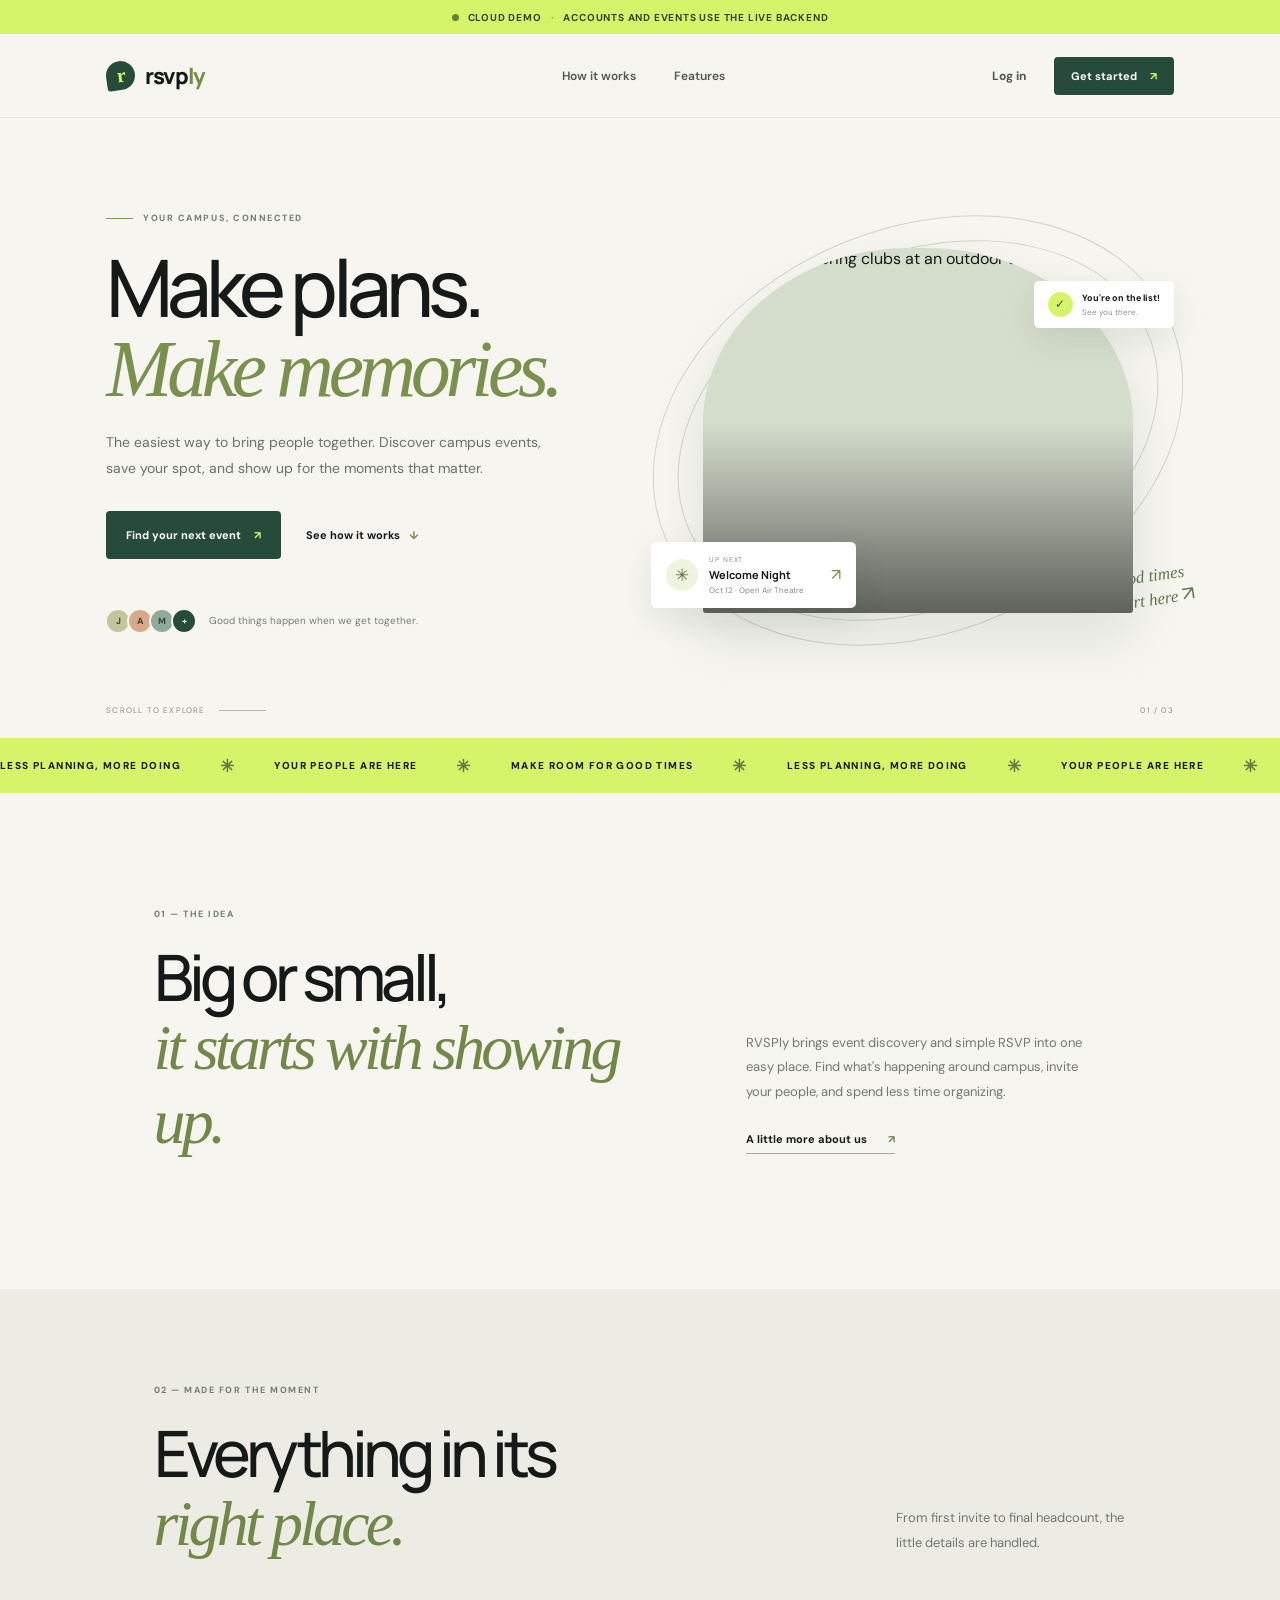
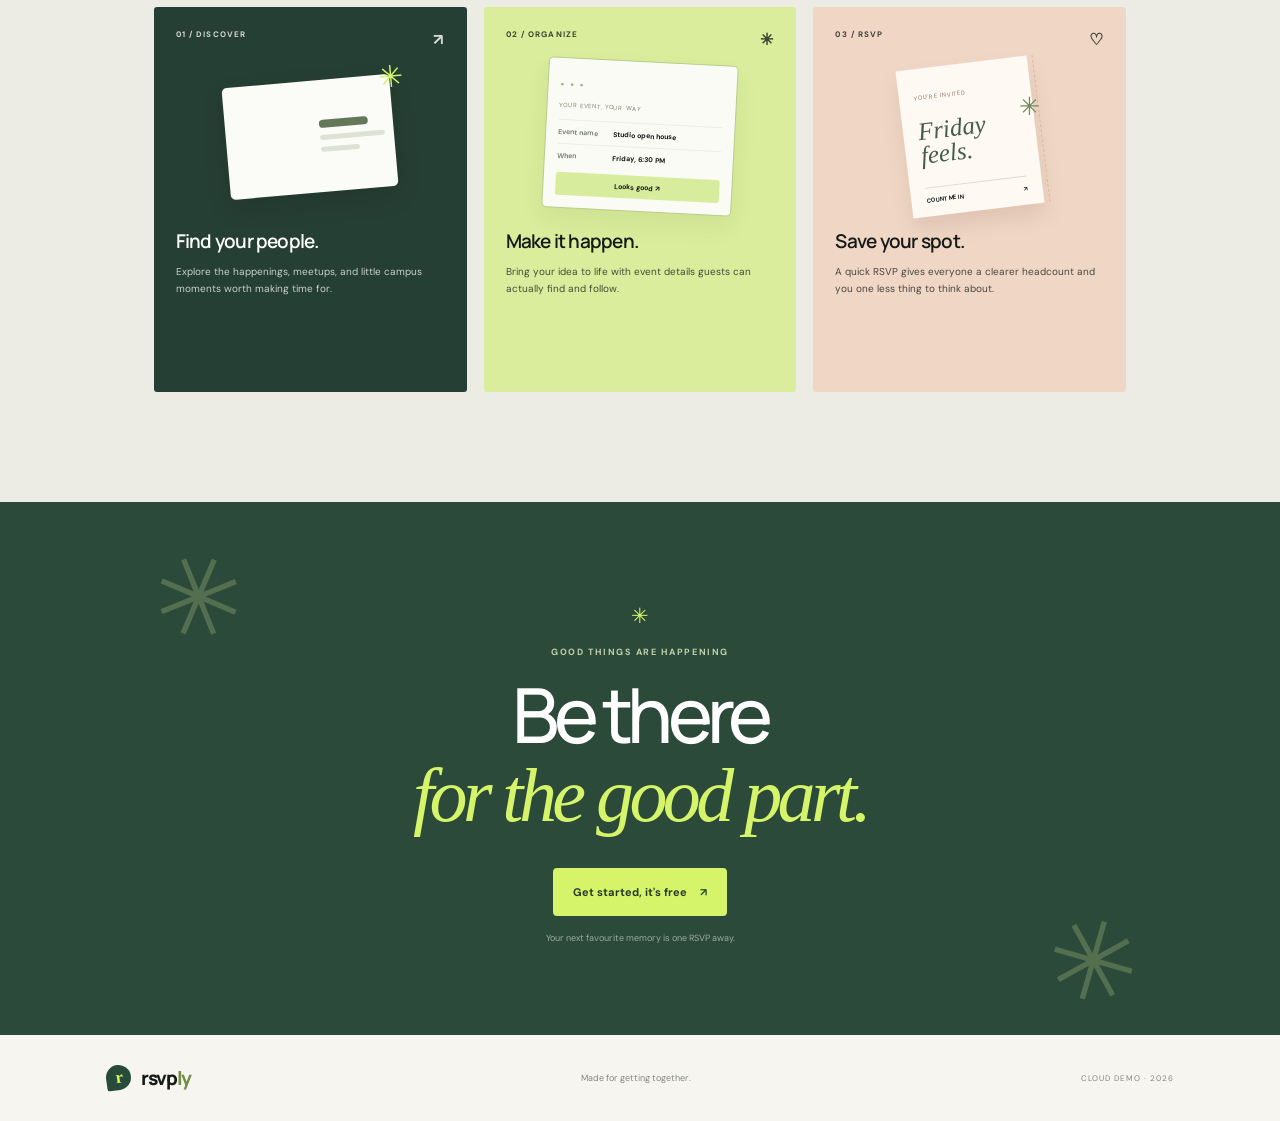
==== commit 754027e9: "Update cloud demo messaging" ====
--- a/frontend/html/dashboard.html
+++ b/frontend/html/dashboard.html
@@ -2,10 +2,10 @@
 <html lang="en">
 <head><meta charset="UTF-8"><meta name="viewport" content="width=device-width, initial-scale=1.0"><meta name="theme-color" content="#10141d"><title>Events — RVSPly</title><link rel="preconnect" href="https://fonts.googleapis.com"><link rel="preconnect" href="https://fonts.gstatic.com" crossorigin><link href="https://fonts.googleapis.com/css2?family=DM+Sans:wght@400;500;600;700&family=Manrope:wght@400;500;600;700;800&display=swap" rel="stylesheet"><link rel="stylesheet" href="../style/dashboard.css"></head>
 <body class="dashboard-page">
-  <div class="demo-banner"><span class="status-dot"></span> Frontend preview <span class="banner-divider">·</span> Demo data is saved in this browser</div>
+  <div class="demo-banner"><span class="status-dot"></span> Cloud demo <span class="banner-divider">·</span> Events and RSVPs sync with the backend</div>
   <header class="dashboard-header"><a class="brand" href="index.html"><span class="brand-mark">r</span><span>rsvp<span class="brand-accent">ly</span></span></a><div class="dashboard-user"><span class="user-avatar" id="userAvatar">R</span><span id="welcomeUser">Welcome</span><button id="logoutBtn" class="btn btn-text">Log out</button></div></header>
   <main class="container"><section class="dashboard-intro"><div><div class="section-kicker">YOUR CAMPUS, YOUR PLANS</div><h1>Find your <em>thing.</em></h1><p>Good events. Good people. A place to be.</p></div><button id="addEventBtn" class="btn btn-primary btn-large">Create an event <span>＋</span></button></section><div class="event-toolbar"><div><h2>Coming up</h2><span class="event-count" id="eventCount">A few good plans</span></div><button id="guestListBtn" class="btn btn-quiet">See all RSVPs <span>↗</span></button></div><div id="eventList" class="event-list"><p class="placeholder">Getting the good stuff...</p></div></main>
   <footer class="dashboard-footer"><span>RVSPly</span><span>Make time for what brings us together.</span><a href="index.html">Back to home ↗</a></footer>
   <div id="eventModal" class="modal-overlay"><section class="modal-box event-modal" role="dialog" aria-modal="true"><button class="modal-close" id="closeModal" aria-label="Close">×</button><div class="modal-kicker">RVSPly EVENTS</div><h2 id="modalTitle">Event details</h2><div id="modalContent"></div></section></div>
   <script src="../script/config.js"></script><script src="../script/dashboard.js"></script>
-</body></html>+</body></html>
